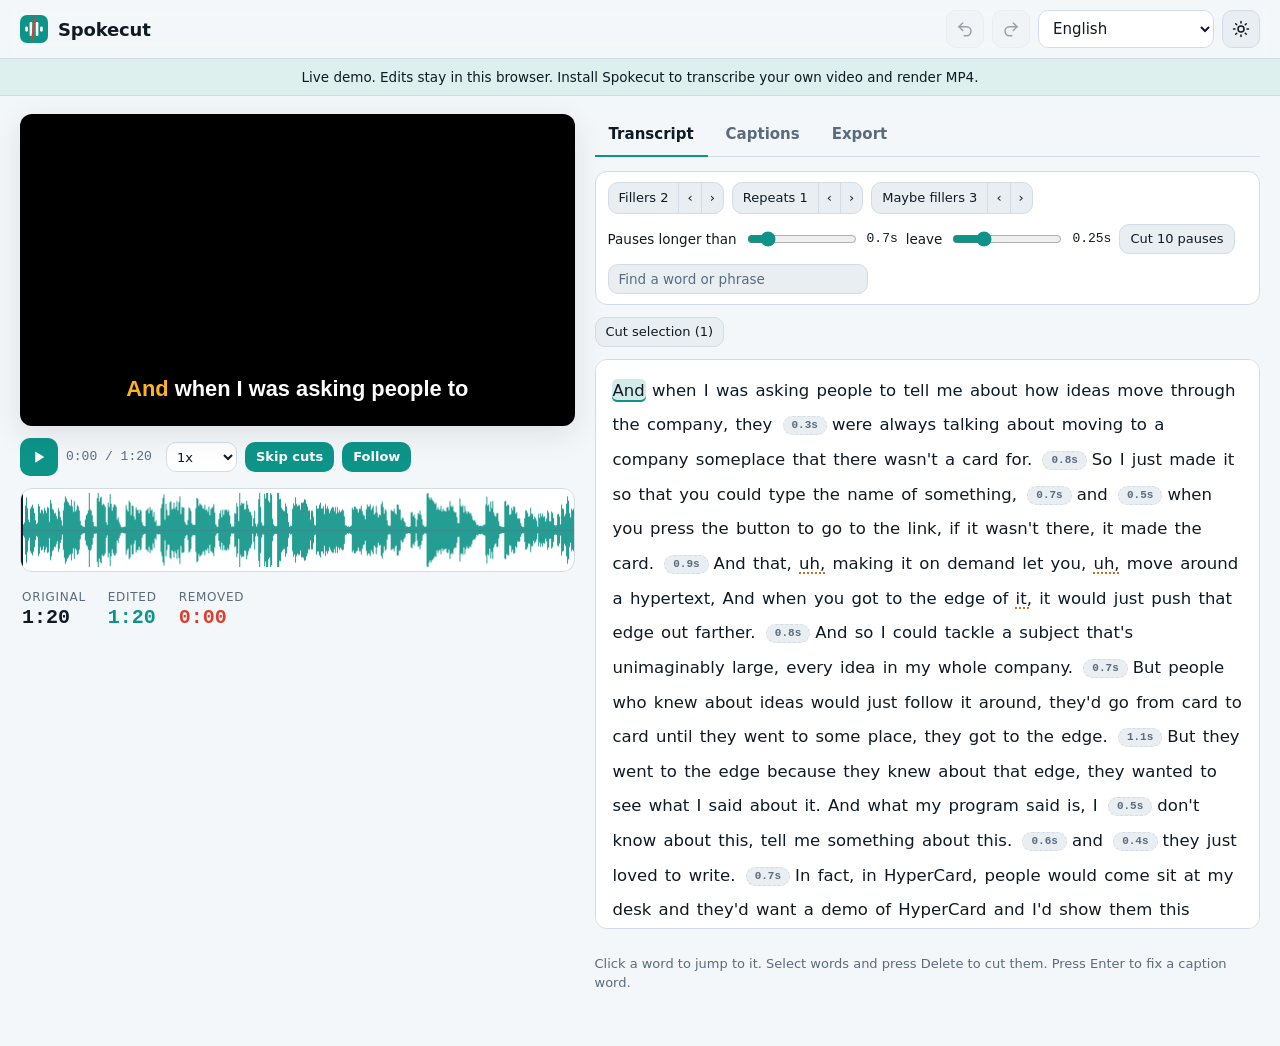
==== web/index.html @ e473dd51 "Correct run count and package description" ====
<!doctype html>
<html lang="en">
<head>
  <meta charset="utf-8">
  <meta name="viewport" content="width=device-width, initial-scale=1, viewport-fit=cover">
  <title>Spokecut</title>
  <meta name="description" content="Edit talking video by editing its transcript. Delete a word to cut it. Local, free, GPU fast.">
  <meta name="theme-color" content="#0c1117">
  <meta property="og:type" content="website">
  <meta property="og:title" content="Spokecut: edit talking video by editing its transcript">
  <meta property="og:description" content="Delete a word and it is gone from the video. Free, local, and the demo runs in your browser.">
  <meta property="og:url" content="https://arthur031221.github.io/Spokecut/">
  <meta property="og:image" content="https://arthur031221.github.io/Spokecut/social-card.png">
  <meta name="twitter:card" content="summary_large_image">
  <link rel="icon" href="favicon.svg" type="image/svg+xml">
  <link rel="stylesheet" href="css/style.css">
</head>
<body>
  <header class="topbar">
    <a class="brand" href="./" aria-label="Spokecut">
      <svg viewBox="0 0 32 32" width="28" height="28" aria-hidden="true"><rect width="32" height="32" rx="8" fill="var(--accent)"/><g fill="var(--accent-ink)"><rect x="6" y="13" width="3" height="6" rx="1.5"/><rect x="11" y="8" width="3" height="16" rx="1.5"/><rect x="18" y="8" width="3" height="16" rx="1.5"/><rect x="23" y="13" width="3" height="6" rx="1.5"/></g><path d="M16.5 4 14 28" stroke="var(--cut)" stroke-width="2.4" stroke-linecap="round"/></svg>
      <span>Spokecut</span>
    </a>
    <label class="project-picker" id="project-picker" hidden>
      <span class="sr-only" data-i18n="top.project">Project</span>
      <select id="project-select"></select>
    </label>
    <div class="topbar-right">
      <span id="save-state" class="muted small" role="status" aria-live="polite"></span>
      <button id="undo" class="btn icon" data-i18n-title="top.undo" disabled>
        <svg viewBox="0 0 24 24" width="18" height="18" fill="none" stroke="currentColor" stroke-width="2" stroke-linecap="round" stroke-linejoin="round"><path d="M9 14 4 9l5-5"/><path d="M4 9h10a6 6 0 0 1 0 12h-3"/></svg>
      </button>
      <button id="redo" class="btn icon" data-i18n-title="top.redo" disabled>
        <svg viewBox="0 0 24 24" width="18" height="18" fill="none" stroke="currentColor" stroke-width="2" stroke-linecap="round" stroke-linejoin="round"><path d="m15 14 5-5-5-5"/><path d="M20 9H10a6 6 0 0 0 0 12h3"/></svg>
      </button>
      <button id="open-file" class="btn ghost" data-i18n="top.open">Open video</button>
      <input id="file-input" type="file" accept="video/*,audio/*,.mp4,.mov,.mkv,.webm,.m4v,.mp3,.wav,.m4a,.flac,.ogg" hidden>
      <label class="select-wrap">
        <span class="sr-only" data-i18n="top.language">Language</span>
        <select id="lang-select"></select>
      </label>
      <button id="theme-toggle" class="btn icon" data-i18n-title="top.theme">
        <svg viewBox="0 0 24 24" width="18" height="18" fill="none" stroke="currentColor" stroke-width="2" stroke-linecap="round"><circle cx="12" cy="12" r="4"/><path d="M12 2v2M12 20v2M4.9 4.9l1.4 1.4M17.7 17.7l1.4 1.4M2 12h2M20 12h2M4.9 19.1l1.4-1.4M17.7 6.3l1.4-1.4"/></svg>
      </button>
    </div>
  </header>

  <p id="demo-banner" class="banner" hidden></p>

  <main id="app">
    <section id="empty" class="empty" hidden>
      <div class="drop" id="drop">
        <svg viewBox="0 0 48 48" width="56" height="56" fill="none" stroke="var(--accent)" stroke-width="2.5" stroke-linecap="round" aria-hidden="true"><path d="M8 24v0M14 19v10M20 11v26M28 11v26M34 19v10M40 24v0"/><path d="M24 6 22 42" stroke="var(--cut)"/></svg>
        <h1 data-i18n="empty.title">Edit your video by editing its words</h1>
        <p data-i18n="empty.body">Spokecut transcribes it on this machine. Nothing is uploaded anywhere.</p>
        <button id="empty-pick" class="btn primary" data-i18n="empty.pick">Choose a video</button>
        <p class="hint" data-i18n="empty.drop">or drop a file here</p>
        <form id="path-form" class="path-form">
          <label class="sr-only" for="path-input" data-i18n="empty.path">Path of a file on this computer</label>
          <input id="path-input" type="text" spellcheck="false" autocomplete="off" data-i18n-placeholder="empty.pathPlaceholder" placeholder="/home/you/talk.mp4">
          <button class="btn" type="submit" data-i18n="empty.open">Open</button>
        </form>
        <p id="empty-error" class="error" role="alert" hidden></p>
      </div>
    </section>

    <section id="processing" class="processing" hidden>
      <h2 id="proc-title"></h2>
      <div class="progress" role="progressbar" aria-valuemin="0" aria-valuemax="100"><div id="proc-bar"></div></div>
      <p id="proc-stage" class="muted"></p>
      <p id="proc-error" class="error" role="alert" hidden></p>
    </section>

    <section id="editor" class="editor" hidden>
      <div class="stage">
        <div class="video-wrap" id="video-wrap">
          <video id="video" playsinline preload="auto"></video>
          <div id="caption-layer" class="caption-layer" aria-hidden="true"></div>
          <div id="audio-only" class="audio-only" hidden>
            <svg viewBox="0 0 48 48" width="64" height="64" fill="none" stroke="currentColor" stroke-width="2.5" stroke-linecap="round" aria-hidden="true"><path d="M8 24v0M14 19v10M20 11v26M28 11v26M34 19v10M40 24v0"/></svg>
          </div>
        </div>
        <div class="transport">
          <button id="play" class="btn primary icon" data-i18n-title="player.play" aria-label="Play">
            <svg id="icon-play" viewBox="0 0 24 24" width="18" height="18" fill="currentColor"><path d="M7 4.5v15l12-7.5z"/></svg>
            <svg id="icon-pause" viewBox="0 0 24 24" width="18" height="18" fill="currentColor" hidden><path d="M6 4h4v16H6zM14 4h4v16h-4z"/></svg>
          </button>
          <span id="clock" class="clock" aria-live="off">0:00 / 0:00</span>
          <label class="select-wrap speed">
            <span class="sr-only" data-i18n="player.speed">Speed</span>
            <select id="speed"><option value="0.75">0.75x</option><option value="1" selected>1x</option><option value="1.25">1.25x</option><option value="1.5">1.5x</option><option value="2">2x</option></select>
          </label>
          <button id="skip" class="btn toggle small" aria-pressed="true" data-i18n="player.skip">Skip cuts</button>
          <button id="follow" class="btn toggle small" aria-pressed="true" data-i18n="player.follow">Follow</button>
        </div>
        <canvas id="wave" class="wave" height="84" role="img" data-i18n-aria="wave.label" aria-label="Waveform"></canvas>
        <dl class="summary" id="summary">
          <div><dt data-i18n="sum.original">Original</dt><dd id="sum-original">0:00</dd></div>
          <div><dt data-i18n="sum.edited">Edited</dt><dd id="sum-edited" class="accent">0:00</dd></div>
          <div><dt data-i18n="sum.removed">Removed</dt><dd id="sum-removed" class="cutc">0:00</dd></div>
        </dl>
      </div>

      <div class="side">
        <div class="tabs" role="tablist">
          <button role="tab" id="tab-transcript" aria-controls="panel-transcript" aria-selected="true" data-i18n="tab.transcript">Transcript</button>
          <button role="tab" id="tab-captions" aria-controls="panel-captions" aria-selected="false" data-i18n="tab.captions">Captions</button>
          <button role="tab" id="tab-export" aria-controls="panel-export" aria-selected="false" data-i18n="tab.export">Export</button>
        </div>

        <section role="tabpanel" id="panel-transcript" aria-labelledby="tab-transcript" class="panel">
          <div class="cleanup" id="cleanup">
            <div class="clean-row" id="clean-kinds"></div>
            <div class="clean-row pauses">
              <label for="pause-threshold" data-i18n="clean.pauses">Pauses longer than</label>
              <input id="pause-threshold" type="range" min="0.3" max="3" step="0.1" value="0.7">
              <output id="pause-threshold-out" class="mono"></output>
              <label for="pause-keep" data-i18n="clean.keep">leave</label>
              <input id="pause-keep" type="range" min="0" max="1" step="0.05" value="0.25">
              <output id="pause-keep-out" class="mono"></output>
              <button id="pause-apply" class="btn small"></button>
            </div>
            <div class="clean-row find">
              <input id="find-input" type="search" autocomplete="off" spellcheck="false" enterkeyhint="search" data-i18n-placeholder="find.placeholder" data-i18n-aria="find.label" placeholder="Find a word or phrase" aria-label="Find in the transcript">
              <div id="find-hits" class="kind" hidden>
                <button id="find-cut" class="main" type="button"></button>
                <button id="find-prev" class="step" type="button">‹</button>
                <button id="find-next" class="step" type="button">›</button>
              </div>
              <span id="find-none" class="note" hidden data-i18n="find.none">No matches</span>
            </div>
            <p id="clean-note" class="note" hidden></p>
          </div>
          <div class="sel-bar">
            <button id="sel-cut" class="btn small" type="button"></button>
            <button id="sel-extend" class="btn toggle small touch-only" type="button" aria-pressed="false" data-i18n="tx.extend">Select range</button>
          </div>
          <div id="transcript" class="transcript" tabindex="0" role="textbox" aria-readonly="true" aria-multiline="true" data-i18n-aria="tx.label" aria-label="Transcript"></div>
          <p class="hint small muted fine-only" data-i18n="tx.hint">Click a word to jump to it. Select words and press Delete to cut them. Press Enter to fix a caption word.</p>
          <p class="hint small muted touch-only" data-i18n="tx.hintTouch">Tap a word to jump to it. To cut a phrase, tap its first word, tap Select range, then tap its last word. Then tap Cut.</p>
        </section>

        <section role="tabpanel" id="panel-captions" aria-labelledby="tab-captions" class="panel" hidden>
          <fieldset class="styles" id="cap-styles"><legend data-i18n="cap.style">Style</legend></fieldset>
          <div class="grid2">
            <label><span data-i18n="cap.position">Position</span>
              <select id="cap-position"><option value="bottom" data-i18n="cap.bottom">Bottom</option><option value="middle" data-i18n="cap.middle">Middle</option><option value="top" data-i18n="cap.top">Top</option></select>
            </label>
            <label><span data-i18n="cap.size">Size</span>
              <input id="cap-size" type="range" min="3" max="14" step="0.5">
            </label>
            <label><span data-i18n="cap.color">Text colour</span><input id="cap-color" type="color"></label>
            <label><span data-i18n="cap.accent">Highlight colour</span><input id="cap-accent" type="color"></label>
          </div>
          <label class="check"><input id="cap-upper" type="checkbox"><span data-i18n="cap.uppercase">Uppercase</span></label>
          <label class="check"><input id="cap-burn" type="checkbox"><span data-i18n="cap.burn">Burn captions into the MP4</span></label>
          <p class="hint small muted" data-i18n="cap.note">Fixing a caption word does not change the audio.</p>
        </section>

        <section role="tabpanel" id="panel-export" aria-labelledby="tab-export" class="panel" hidden>
          <ul class="exports" id="export-list"></ul>
          <div id="render-box" class="render-box" hidden>
            <div class="progress"><div id="render-bar"></div></div>
            <p id="render-text" class="small"></p>
          </div>
        </section>
      </div>
    </section>
  </main>

  <div id="toast" class="toast" role="status" aria-live="polite" hidden></div>
  <script type="module" src="js/app.js"></script>
</body>
</html>
---- web/css/style.css ----
:root {
  --bg: #0c1117; --panel: #131a22; --panel2: #1b242e; --line: #26323f;
  --text: #e8eef5; --muted: #8b9bb0; --accent: #2dd4bf; --accent-ink: #04201c;
  --cut: #ff6b57; --cut-bg: rgb(255 107 87 / 14%); --sel: rgb(45 212 191 / 22%); --sug: #f5b83d;
  --radius: 12px; --ease: cubic-bezier(.2, .7, .2, 1); --shadow: 0 8px 30px rgb(0 0 0 / 35%);
  --font: Inter, ui-sans-serif, system-ui, -apple-system, "Segoe UI", "Hiragino Sans", "Noto Sans CJK TC", "Noto Sans CJK SC", "Noto Sans CJK JP", "Noto Sans CJK KR", "PingFang TC", "Microsoft JhengHei", "Malgun Gothic", sans-serif;
  --mono: ui-monospace, "SF Mono", "JetBrains Mono", Menlo, Consolas, monospace;
  color-scheme: dark;
}
:root[data-theme="light"] {
  --bg: #f4f7f9; --panel: #ffffff; --panel2: #e9eef3; --line: #d3dce5;
  --text: #0f1a24; --muted: #596b7d; --accent: #0d9488; --accent-ink: #ffffff;
  --cut: #d9412e; --cut-bg: rgb(217 65 46 / 11%); --sel: rgb(13 148 136 / 18%); --sug: #b7791f;
  --shadow: 0 8px 30px rgb(15 26 36 / 10%);
  color-scheme: light;
}
* { box-sizing: border-box; }
html, body { margin: 0; background: var(--bg); color: var(--text); font: 15px/1.5 var(--font); -webkit-font-smoothing: antialiased; }
body { min-height: 100vh; }
[hidden] { display: none !important; }
.sr-only { position: absolute; width: 1px; height: 1px; overflow: hidden; clip: rect(0 0 0 0); white-space: nowrap; }
button, input, select { font: inherit; color: inherit; }
.muted { color: var(--muted); }
.small { font-size: 13px; }
.mono { font-family: var(--mono); font-size: 13px; }
.error { color: var(--cut); }
.accent { color: var(--accent); }
.cutc { color: var(--cut); }
:focus-visible { outline: 2px solid var(--accent); outline-offset: 2px; }

.topbar { display: flex; align-items: center; gap: 14px; padding: 10px 20px; border-bottom: 1px solid var(--line); position: sticky; top: 0; z-index: 30; background: color-mix(in srgb, var(--bg) 88%, transparent); backdrop-filter: blur(10px); }
.brand { display: flex; align-items: center; gap: 10px; font-weight: 700; font-size: 18px; letter-spacing: -.01em; color: var(--text); text-decoration: none; }
.project-picker { min-width: 0; max-width: 360px; flex: 1; }
.project-picker select { width: 100%; }
.topbar-right { margin-left: auto; display: flex; gap: 8px; align-items: center; }
select, input[type="text"] { background: var(--panel); border: 1px solid var(--line); border-radius: 10px; padding: 7px 10px; min-height: 38px; }
select:hover, input[type="text"]:hover { border-color: var(--muted); }
input[type="range"] { accent-color: var(--accent); }
input[type="color"] { width: 44px; height: 32px; padding: 2px; border: 1px solid var(--line); border-radius: 8px; background: var(--panel); }

.btn { background: var(--panel2); border: 1px solid var(--line); border-radius: 10px; padding: 7px 14px; min-height: 38px; cursor: pointer; transition: background .15s, border-color .15s, transform .08s; }
.btn:hover:not(:disabled) { border-color: var(--muted); }
.btn:active:not(:disabled) { transform: translateY(1px); }
.btn:disabled { opacity: .4; cursor: default; }
.btn.primary { background: var(--accent); color: var(--accent-ink); border-color: transparent; font-weight: 650; }
.btn.ghost { background: transparent; }
.btn.icon { padding: 0; width: 38px; display: inline-grid; place-items: center; }
.btn.small { min-height: 30px; padding: 3px 10px; font-size: 13px; }
.btn.toggle[aria-pressed="true"] { background: var(--accent); color: var(--accent-ink); border-color: transparent; font-weight: 650; }

.banner { margin: 0; padding: 8px 20px; text-align: center; font-size: 13.5px; background: color-mix(in srgb, var(--accent) 14%, var(--panel)); border-bottom: 1px solid var(--line); }
main { max-width: 1400px; margin: 0 auto; padding: 18px 20px 40px; }

.empty { display: grid; place-items: center; min-height: 64vh; }
.drop { text-align: center; max-width: 560px; padding: 44px 32px; border: 2px dashed var(--line); border-radius: 24px; transition: border-color .2s, background .2s; }
.drop.over { border-color: var(--accent); background: color-mix(in srgb, var(--accent) 8%, transparent); }
.drop h1 { font-size: 28px; letter-spacing: -.02em; margin: 14px 0 8px; line-height: 1.2; }
.drop p { color: var(--muted); margin: 0 0 20px; }
.drop .hint { margin: 14px 0 18px; font-size: 13px; }
.path-form { display: flex; gap: 8px; }
.path-form input { flex: 1; min-width: 0; font-family: var(--mono); font-size: 13px; }

.processing { max-width: 560px; margin: 14vh auto; text-align: center; }
.processing h2 { font-size: 22px; margin: 0 0 18px; }
.progress { height: 10px; background: var(--panel2); border-radius: 99px; overflow: hidden; }
.progress > div { height: 100%; width: 0; background: linear-gradient(90deg, var(--accent), color-mix(in srgb, var(--accent) 60%, white)); border-radius: 99px; transition: width .3s var(--ease); }

.editor { display: grid; grid-template-columns: minmax(340px, 5fr) minmax(0, 6fr); gap: 20px; align-items: start; }
.stage { position: sticky; top: 64px; display: grid; gap: 12px; }
.video-wrap { position: relative; background: #000; border-radius: var(--radius); overflow: hidden; aspect-ratio: 16 / 9; box-shadow: var(--shadow); container-type: size; }
.video-wrap video { width: 100%; height: 100%; object-fit: contain; display: block; }
.audio-only { position: absolute; inset: 0; display: grid; place-items: center; color: var(--accent); background: var(--panel); }
.transport { display: flex; align-items: center; gap: 8px; flex-wrap: wrap; }
.clock { font-family: var(--mono); font-size: 13px; color: var(--muted); min-width: 92px; }
.speed select { min-height: 30px; padding: 2px 6px; font-size: 13px; }
.wave { width: 100%; height: 84px; background: var(--panel); border: 1px solid var(--line); border-radius: var(--radius); cursor: pointer; touch-action: none; display: block; }
.summary { display: flex; gap: 22px; margin: 0; padding: 4px 2px; }
.summary dt { font-size: 12px; color: var(--muted); text-transform: uppercase; letter-spacing: .06em; }
.summary dd { margin: 0; font: 600 20px/1.2 var(--mono); }

/* caption preview, sized in container units so it matches the render at any player size */
.caption-layer { position: absolute; inset: 0; pointer-events: none; display: flex; justify-content: center; align-items: flex-end; padding: 0 6cqw 8cqh; font-family: Arial, var(--font); font-weight: 700; text-align: center; line-height: 1.15; }
.caption-layer[data-pos="middle"] { align-items: center; padding-bottom: 0; }
.caption-layer[data-pos="top"] { align-items: flex-start; padding-top: 8cqh; padding-bottom: 0; }
.caption-layer .cap { font-size: var(--cap-size, 7cqh); color: var(--cap-color, #fff); -webkit-text-stroke: calc(var(--cap-size, 7cqh) / 14) #000; paint-order: stroke fill; text-shadow: 0 .06em .12em rgb(0 0 0 / 50%); }
.caption-layer .cap .on { color: var(--cap-accent, #ffb224); }
.caption-layer[data-style="pop"] .cap .on { display: inline-block; animation: pop .2s var(--ease); }
.caption-layer[data-style="lowerthird"] { justify-content: flex-start; align-items: flex-end; padding: 0 5cqw 7cqh; text-align: left; }
.caption-layer[data-style="lowerthird"] .cap { -webkit-text-stroke: 0; text-shadow: none; background: rgb(16 17 20 / 82%); padding: .25em .5em; font-size: calc(var(--cap-size, 7cqh) * .8); }
@keyframes pop { from { transform: scale(.6); } 60% { transform: scale(1.15); } to { transform: scale(1); } }

.side { min-width: 0; }
.tabs { display: flex; gap: 4px; border-bottom: 1px solid var(--line); margin-bottom: 14px; }
.tabs button { background: none; border: 0; border-bottom: 2px solid transparent; padding: 9px 14px; cursor: pointer; color: var(--muted); font-weight: 600; margin-bottom: -1px; }
.tabs button[aria-selected="true"] { color: var(--text); border-bottom-color: var(--accent); }
.panel { display: grid; gap: 12px; }

.cleanup { background: var(--panel); border: 1px solid var(--line); border-radius: var(--radius); padding: 10px 12px; display: grid; gap: 10px; }
.clean-row { display: flex; align-items: center; gap: 8px; flex-wrap: wrap; }
.clean-row.pauses { font-size: 13.5px; }
.clean-row.pauses input[type=range] { width: 110px; }
.clean-row.find { gap: 8px; }
#find-input { flex: 1 1 160px; min-width: 0; max-width: 260px; height: 30px; padding: 0 10px; font: inherit; font-size: 13.5px; color: var(--text); background: var(--panel2); border: 1px solid var(--line); border-radius: 10px; }
#find-input::placeholder { color: var(--muted); }
#find-input:focus-visible { border-color: var(--accent); }
.sel-bar { display: flex; gap: 8px; align-items: center; }
.touch-only { display: none; }
.kind { display: inline-flex; border: 1px solid var(--line); border-radius: 10px; overflow: hidden; background: var(--panel2); }
.kind > button { background: none; border: 0; padding: 5px 10px; min-height: 30px; cursor: pointer; font-size: 13px; }
.kind > button:hover:not(:disabled) { background: color-mix(in srgb, var(--text) 8%, transparent); }
.kind > button:disabled { opacity: .4; cursor: default; }
.kind > .main[aria-pressed="true"], .kind > .main[aria-pressed="true"]:hover:not(:disabled) { background: var(--accent); color: var(--accent-ink); font-weight: 650; }
.kind .step { border-left: 1px solid var(--line); padding: 5px 8px; }
.note { margin: 0; font-size: 13px; color: var(--muted); }

.transcript { background: var(--panel); border: 1px solid var(--line); border-radius: var(--radius); padding: 14px 16px; line-height: 2.1; font-size: 16.5px; max-height: calc(100vh - 330px); min-height: 240px; overflow-y: auto; user-select: none; scroll-behavior: smooth; }
.transcript:focus-visible { outline-offset: 0; }
.w { padding: 2px 1px; border-radius: 5px; cursor: pointer; transition: background .08s; white-space: pre-wrap; }
.w:hover { background: color-mix(in srgb, var(--text) 9%, transparent); }
.w.sug { text-decoration: underline dotted var(--sug) 2px; text-underline-offset: 4px; }
.w.hit { background: color-mix(in srgb, var(--sug) 22%, transparent); }
.w.sel { background: var(--sel); }
.w.hit-now { background: color-mix(in srgb, var(--sug) 48%, transparent); }
.w.cursor { box-shadow: inset 0 -2px 0 var(--accent); }
.w.now { background: var(--accent); color: var(--accent-ink); }
.w.del { color: var(--cut); background: var(--cut-bg); text-decoration: line-through; text-decoration-thickness: 2px; }
.w.del.sel { background: color-mix(in srgb, var(--cut) 30%, transparent); }
.w.edited { font-style: italic; }
.w-edit { font: inherit; width: 8ch; min-width: 4ch; background: var(--panel2); color: var(--text); border: 1px solid var(--accent); border-radius: 5px; padding: 0 4px; line-height: 1.5; }
.gap { font: 600 11px/1 var(--mono); color: var(--muted); background: var(--panel2); border: 1px dashed var(--line); border-radius: 99px; padding: 3px 8px; margin: 0 4px; cursor: pointer; vertical-align: middle; }
.gap:hover { border-color: var(--cut); color: var(--cut); }
.gap.cut { color: var(--cut); background: var(--cut-bg); border: 1px solid var(--cut); }
.gap.minor { opacity: .0; width: 0; padding: 0; margin: 0; border: 0; pointer-events: none; }

.styles { display: flex; gap: 8px; flex-wrap: wrap; border: 0; padding: 0; margin: 0; }
.styles legend { padding: 0; margin-bottom: 8px; font-size: 13px; color: var(--muted); }
.style-card { position: relative; background: var(--panel); border: 2px solid var(--line); border-radius: 12px; padding: 14px 16px; min-width: 104px; text-align: center; cursor: pointer; font-weight: 700; }
.style-card input { position: absolute; opacity: 0; inset: 0; cursor: pointer; }
.style-card:has(input:checked) { border-color: var(--accent); }
.style-card:has(input:focus-visible) { outline: 2px solid var(--accent); outline-offset: 2px; }
.style-card small { display: block; font-weight: 500; color: var(--muted); margin-top: 4px; font-size: 12px; }
.grid2 { display: grid; grid-template-columns: repeat(2, minmax(0, 1fr)); gap: 12px 18px; }
.grid2 label { display: grid; gap: 4px; font-size: 13px; color: var(--muted); }
.check { display: flex; align-items: center; gap: 8px; }
.check input { width: 18px; height: 18px; accent-color: var(--accent); }

.exports { list-style: none; margin: 0; padding: 0; display: grid; gap: 8px; }
.exports li { display: flex; align-items: center; gap: 12px; background: var(--panel); border: 1px solid var(--line); border-radius: var(--radius); padding: 10px 14px; }
.exports li > div { flex: 1; min-width: 0; }
.exports strong { display: block; }
.exports span { font-size: 13px; color: var(--muted); }
.render-box { background: var(--panel); border: 1px solid var(--line); border-radius: var(--radius); padding: 12px 14px; display: grid; gap: 8px; }
.render-box p { margin: 0; }

.toast { position: fixed; left: 50%; bottom: 24px; transform: translateX(-50%); background: var(--panel2); border: 1px solid var(--line); border-radius: 12px; padding: 10px 16px; box-shadow: var(--shadow); z-index: 50; max-width: min(90vw, 520px); }

@media (max-width: 960px) {
  .editor { grid-template-columns: 1fr; }
  .stage { position: sticky; top: 56px; z-index: 10; background: var(--bg); padding-bottom: 8px; }
  .video-wrap { width: min(100%, 50vh); margin: 0 auto; }
  .wave { height: 56px; }
  .summary { display: none; }
  .transcript { max-height: none; }
  main { padding: 12px; }
  .topbar { padding: 8px 12px; gap: 8px; flex-wrap: wrap; }
}
@media (pointer: coarse) {
  .touch-only { display: revert; }
  .fine-only { display: none; }
  .btn.small, .kind > button { min-height: 44px; }
  .kind .step { min-width: 40px; }
  #find-input { height: 44px; max-width: none; font-size: 16px; }
  .kind .main { padding-inline: 14px; }
  .gap { padding: 8px 12px; }
  input[type=range] { height: 32px; }
}
@media (prefers-reduced-motion: reduce) { * { animation: none !important; transition: none !important; scroll-behavior: auto !important; } }
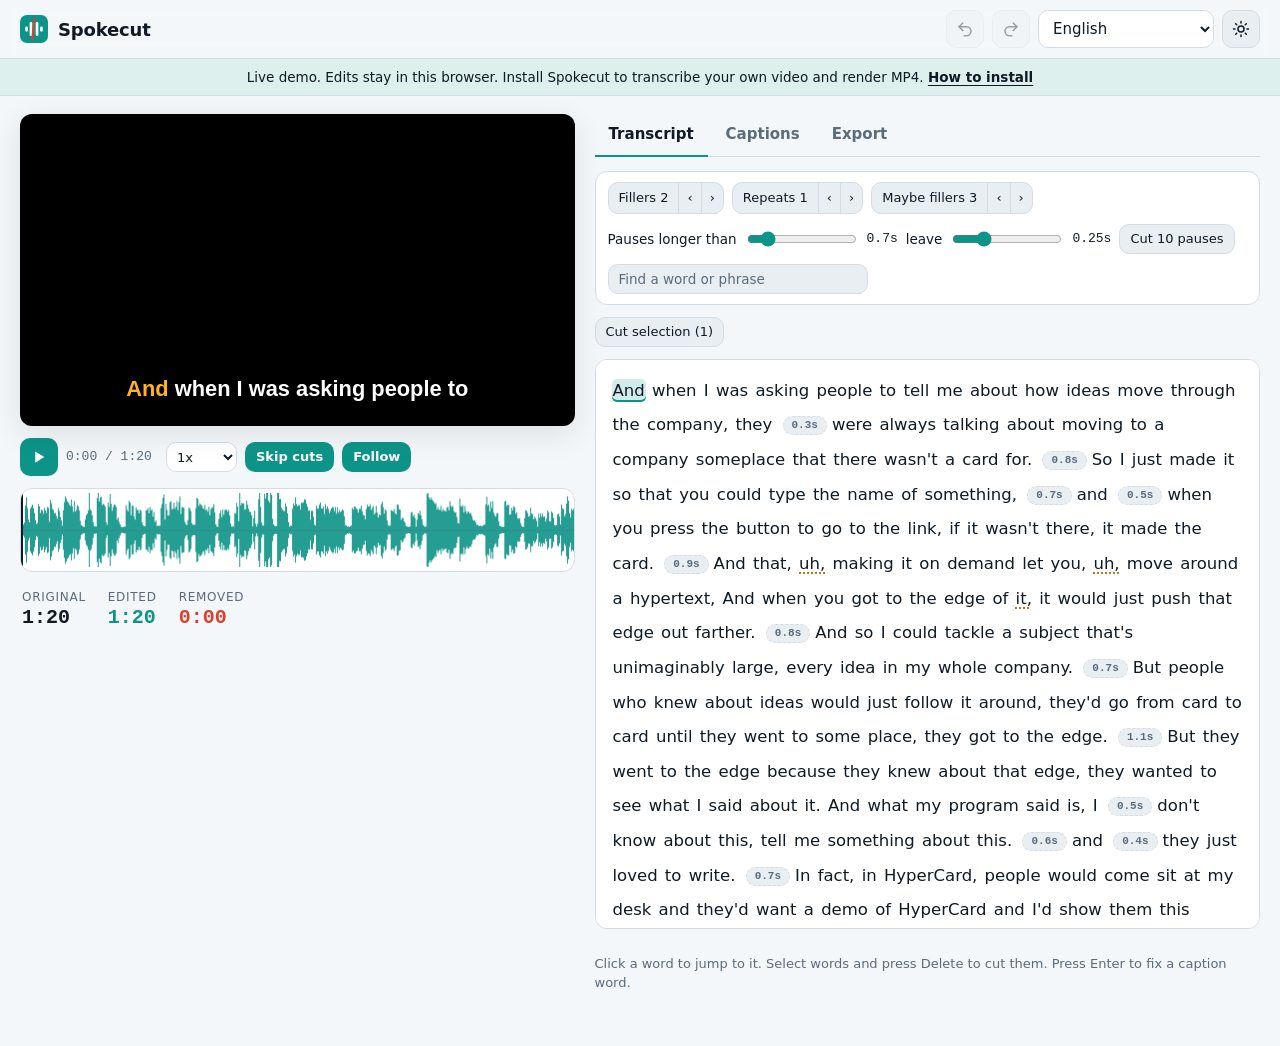
==== commit f012e1db: "Choose language, model and verbatim in the editor, transcribe again, readable server errors Server e" ====
--- a/web/index.html
+++ b/web/index.html
@@ -60,6 +60,11 @@
           <input id="path-input" type="text" spellcheck="false" autocomplete="off" data-i18n-placeholder="empty.pathPlaceholder" placeholder="/home/you/talk.mp4">
           <button class="btn" type="submit" data-i18n="empty.open">Open</button>
         </form>
+        <details class="options">
+          <summary data-i18n="opt.summary">Transcription options</summary>
+          <div id="empty-options"></div>
+          <p class="hint small muted" data-i18n="opt.note">A video that already has a saved project opens as saved. These options apply to a new transcription.</p>
+        </details>
         <p id="empty-error" class="error" role="alert" hidden></p>
       </div>
     </section>
@@ -69,6 +74,7 @@
       <div class="progress" role="progressbar" aria-valuemin="0" aria-valuemax="100"><div id="proc-bar"></div></div>
       <p id="proc-stage" class="muted"></p>
       <p id="proc-error" class="error" role="alert" hidden></p>
+      <button id="proc-back" class="btn" type="button" hidden data-i18n="proc.back">Back</button>
     </section>
 
     <section id="editor" class="editor" hidden>
@@ -138,6 +144,12 @@
           <div id="transcript" class="transcript" tabindex="0" role="textbox" aria-readonly="true" aria-multiline="true" data-i18n-aria="tx.label" aria-label="Transcript"></div>
           <p class="hint small muted fine-only" data-i18n="tx.hint">Click a word to jump to it. Select words and press Delete to cut them. Press Enter to fix a caption word.</p>
           <p class="hint small muted touch-only" data-i18n="tx.hintTouch">Tap a word to jump to it. To cut a phrase, tap its first word, tap Select range, then tap its last word. Then tap Cut.</p>
+          <details id="retx" class="options" hidden>
+            <summary data-i18n="redo.summary">Transcribe again</summary>
+            <p class="hint small muted" data-i18n="redo.body">Wrong language or too many mistakes? Pick other options and transcribe again. The words change, so the current edit is kept next to the video as a .bak file.</p>
+            <div id="retx-options"></div>
+            <button id="retx-start" class="btn" type="button" data-i18n="redo.start">Transcribe again</button>
+          </details>
         </section>
 
         <section role="tabpanel" id="panel-captions" aria-labelledby="tab-captions" class="panel" hidden>
@@ -168,6 +180,14 @@
     </section>
   </main>
 
+  <template id="tx-fields">
+    <div class="tx-fields">
+      <label class="field"><span data-i18n="opt.language">Spoken language</span><select class="tx-language"></select></label>
+      <label class="field"><span data-i18n="opt.model">Model</span><select class="tx-model"></select></label>
+      <label class="check"><input class="tx-verbatim" type="checkbox"><span data-i18n="opt.verbatim">Keep ums and uhs (CrisperWhisper, non-commercial use only)</span></label>
+    </div>
+  </template>
+
   <div id="toast" class="toast" role="status" aria-live="polite" hidden></div>
   <script type="module" src="js/app.js"></script>
 </body>
--- a/web/css/style.css
+++ b/web/css/style.css
@@ -32,7 +32,8 @@
 .brand { display: flex; align-items: center; gap: 10px; font-weight: 700; font-size: 18px; letter-spacing: -.01em; color: var(--text); text-decoration: none; }
 .project-picker { min-width: 0; max-width: 360px; flex: 1; }
 .project-picker select { width: 100%; }
-.topbar-right { margin-left: auto; display: flex; gap: 8px; align-items: center; }
+.topbar-right { margin-left: auto; display: flex; gap: 8px; align-items: center; flex-wrap: wrap; justify-content: flex-end; min-width: 0; }
+#open-file { white-space: nowrap; }
 select, input[type="text"] { background: var(--panel); border: 1px solid var(--line); border-radius: 10px; padding: 7px 10px; min-height: 38px; }
 select:hover, input[type="text"]:hover { border-color: var(--muted); }
 input[type="range"] { accent-color: var(--accent); }
@@ -48,6 +49,7 @@
 .btn.small { min-height: 30px; padding: 3px 10px; font-size: 13px; }
 .btn.toggle[aria-pressed="true"] { background: var(--accent); color: var(--accent-ink); border-color: transparent; font-weight: 650; }
 
+.banner a { color: inherit; font-weight: 700; text-decoration: underline; text-underline-offset: 3px; }
 .banner { margin: 0; padding: 8px 20px; text-align: center; font-size: 13.5px; background: color-mix(in srgb, var(--accent) 14%, var(--panel)); border-bottom: 1px solid var(--line); }
 main { max-width: 1400px; margin: 0 auto; padding: 18px 20px 40px; }
 
@@ -57,6 +59,17 @@
 .drop h1 { font-size: 28px; letter-spacing: -.02em; margin: 14px 0 8px; line-height: 1.2; }
 .drop p { color: var(--muted); margin: 0 0 20px; }
 .drop .hint { margin: 14px 0 18px; font-size: 13px; }
+.options { text-align: left; margin-top: 18px; }
+.options summary { cursor: pointer; color: var(--muted); font-size: 13px; width: fit-content; padding: 4px 0; }
+.options summary:hover { color: var(--text); }
+.options[open] summary { margin-bottom: 8px; }
+.options .hint { margin: 8px 0; }
+.tx-fields { display: grid; gap: 10px; }
+.tx-fields .field { display: grid; gap: 4px; font-size: 13px; color: var(--muted); }
+.tx-fields select { color: var(--text); width: 100%; }
+.tx-fields .check { font-size: 13px; color: var(--muted); align-items: flex-start; }
+.tx-fields .check input { flex: none; margin-top: 1px; }
+#proc-back { margin-top: 18px; }
 .path-form { display: flex; gap: 8px; }
 .path-form input { flex: 1; min-width: 0; font-family: var(--mono); font-size: 13px; }
 
@@ -67,7 +80,7 @@
 
 .editor { display: grid; grid-template-columns: minmax(340px, 5fr) minmax(0, 6fr); gap: 20px; align-items: start; }
 .stage { position: sticky; top: 64px; display: grid; gap: 12px; }
-.video-wrap { position: relative; background: #000; border-radius: var(--radius); overflow: hidden; aspect-ratio: 16 / 9; box-shadow: var(--shadow); container-type: size; }
+.video-wrap { position: relative; background: #000; border-radius: var(--radius); overflow: hidden; aspect-ratio: var(--ar, 16 / 9); width: min(100%, calc(62vh * var(--arn, 1.778))); margin: 0 auto; box-shadow: var(--shadow); container-type: size; }
 .video-wrap video { width: 100%; height: 100%; object-fit: contain; display: block; }
 .audio-only { position: absolute; inset: 0; display: grid; place-items: center; color: var(--accent); background: var(--panel); }
 .transport { display: flex; align-items: center; gap: 8px; flex-wrap: wrap; }
@@ -156,13 +169,13 @@
 
 @media (max-width: 960px) {
   .editor { grid-template-columns: 1fr; }
-  .stage { position: sticky; top: 56px; z-index: 10; background: var(--bg); padding-bottom: 8px; }
-  .video-wrap { width: min(100%, 50vh); margin: 0 auto; }
+  .stage { position: sticky; top: 0; z-index: 10; background: var(--bg); padding-bottom: 8px; }
+  .video-wrap { width: min(100%, calc(50vh * var(--arn, 1.778))); }
   .wave { height: 56px; }
   .summary { display: none; }
   .transcript { max-height: none; }
   main { padding: 12px; }
-  .topbar { padding: 8px 12px; gap: 8px; flex-wrap: wrap; }
+  .topbar { padding: 8px 12px; gap: 8px; flex-wrap: wrap; position: static; }
 }
 @media (pointer: coarse) {
   .touch-only { display: revert; }
@@ -175,3 +188,4 @@
   input[type=range] { height: 32px; }
 }
 @media (prefers-reduced-motion: reduce) { * { animation: none !important; transition: none !important; scroll-behavior: auto !important; } }
+#retx-start { margin-top: 10px; }
